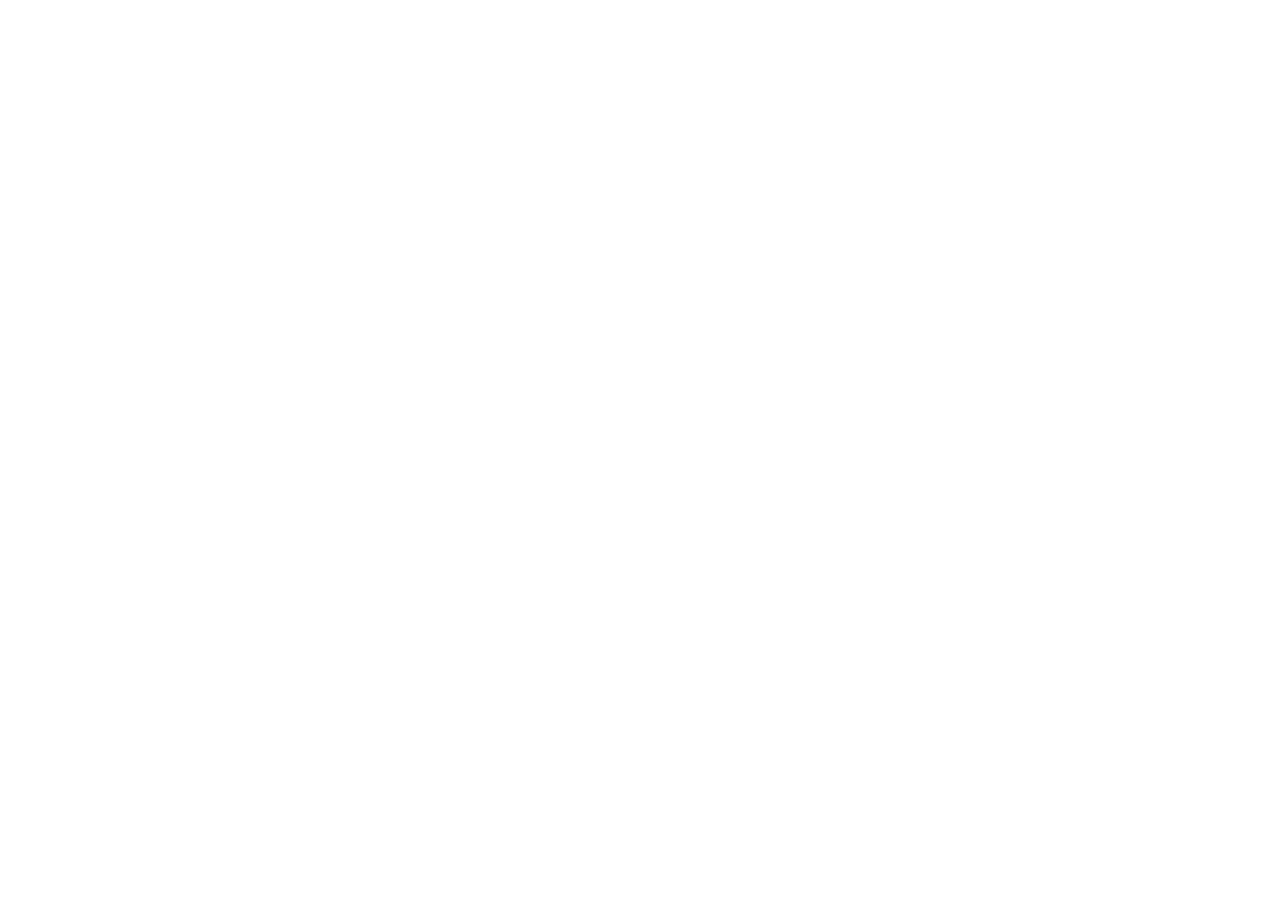
==== index.html @ 0024abc7 "first commit" ====
<!DOCTYPE html>
<html lang="en">
  <head>
    <meta charset="UTF-8" />
    <meta http-equiv="X-UA-Compatible" content="IE=edge" />
    <meta name="viewport" content="width=device-width, initial-scale=1.0" />
    <title>New Me</title>
  </head>
  <body></body>
</html>
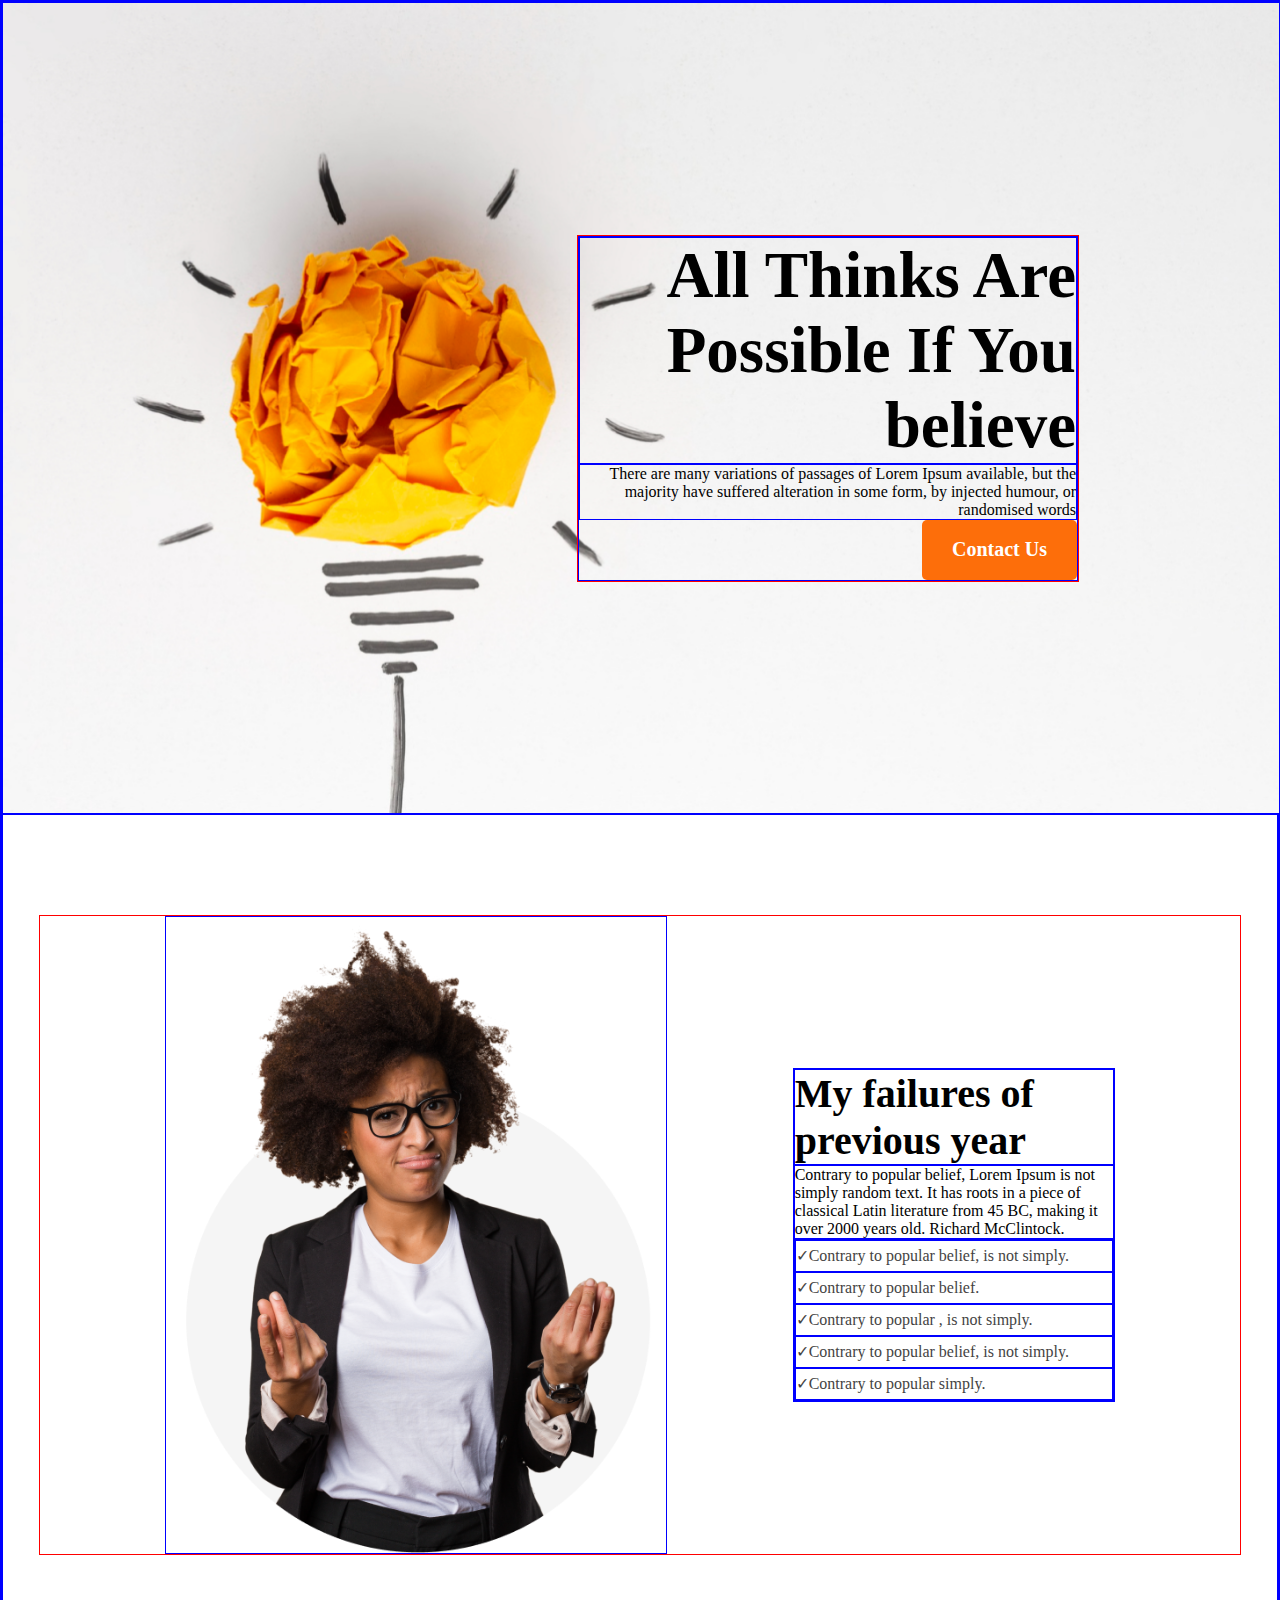
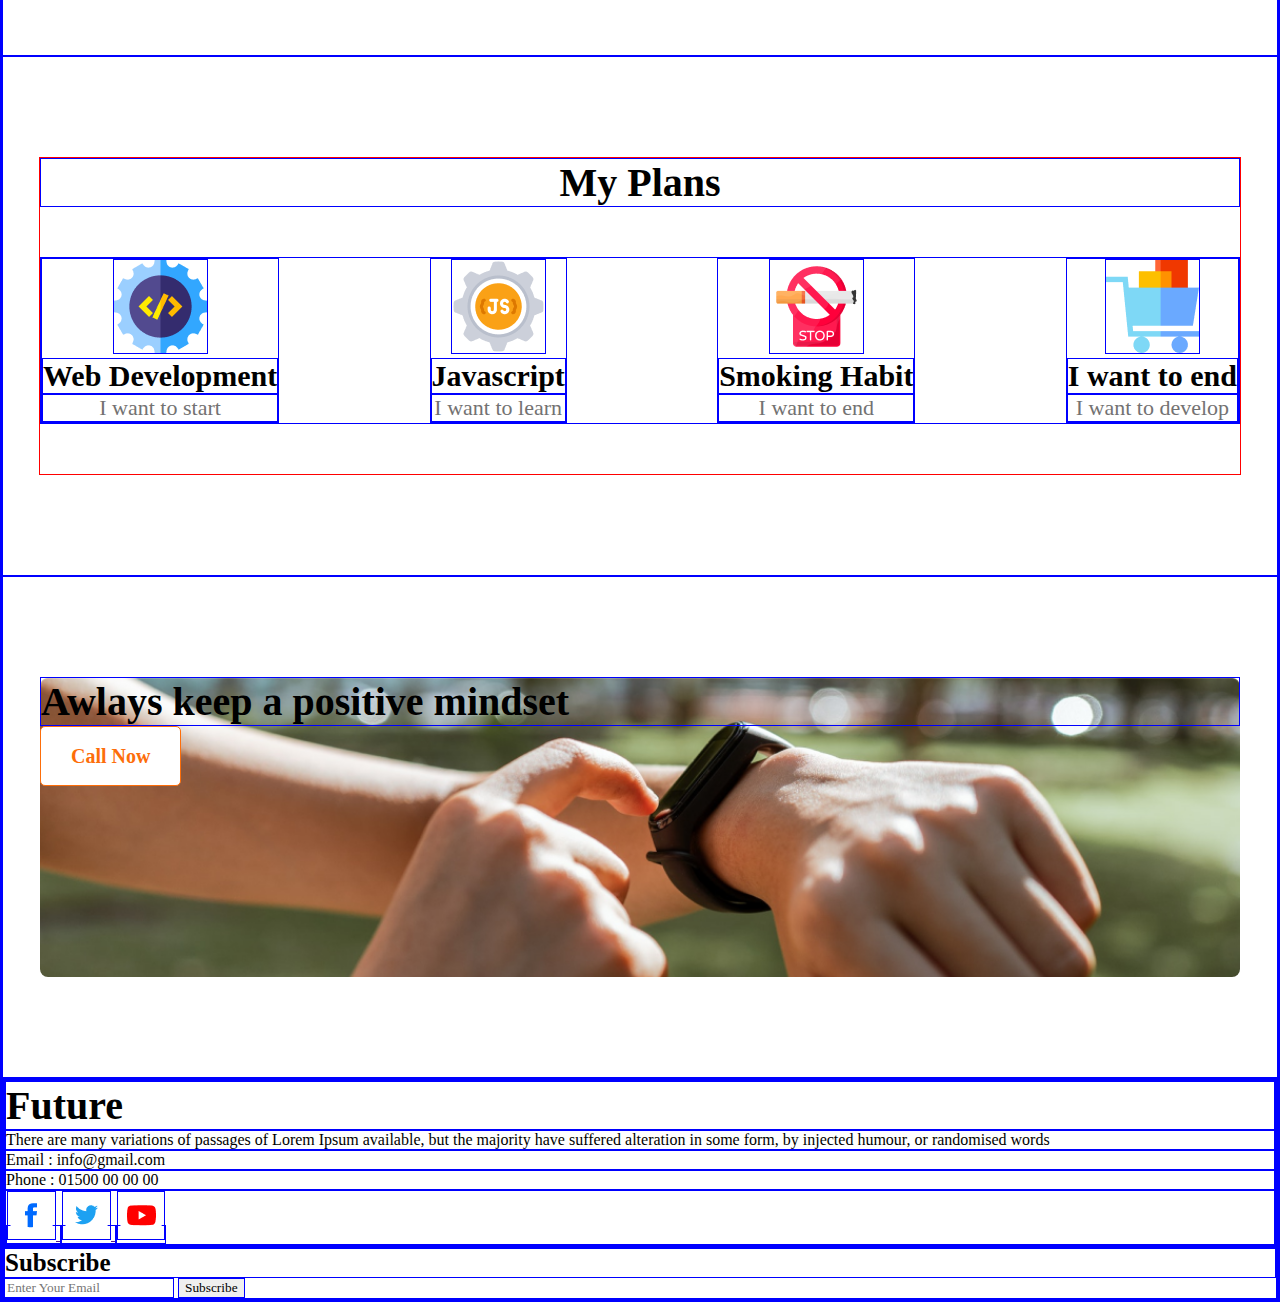
==== commit 781c42aa: "body section added" ====
--- a/index.html
+++ b/index.html
@@ -5,6 +5,124 @@
     <meta http-equiv="X-UA-Compatible" content="IE=edge" />
     <meta name="viewport" content="width=device-width, initial-scale=1.0" />
     <title>New Me</title>
+    <link rel="stylesheet" href="style/index.css" />
   </head>
-  <body></body>
+  <body>
+    <!-- Banner Section -->
+
+    <section class="header-banner">
+      <div class="banner-container">
+        <div class="banner-content">
+          <h1>All Thinks Are Possible If You believe</h1>
+          <p>
+            There are many variations of passages of Lorem Ipsum available, but
+            the majority have suffered alteration in some form, by injected
+            humour, or randomised words
+          </p>
+          <button class="btn-primary">Contact Us</button>
+        </div>
+      </div>
+    </section>
+
+    <!-- This is failure-list Section -->
+
+    <section class="failure-list">
+      <div class="container">
+        <img
+          class="person"
+          src="/new-year-new-me-main/images/person.png"
+          alt="failure-person"
+        />
+        <div class="list-content">
+          <h2 class="list-tittle">My failures of previous year</h2>
+          <p class="description">
+            Contrary to popular belief, Lorem Ipsum is not simply random text.
+            It has roots in a piece of classical Latin literature from 45 BC,
+            making it over 2000 years old. Richard McClintock.
+          </p>
+          <ul class="list-point">
+            <li>Contrary to popular belief, is not simply.</li>
+            <li>Contrary to popular belief.</li>
+            <li>Contrary to popular , is not simply.</li>
+            <li>Contrary to popular belief, is not simply.</li>
+            <li>Contrary to popular simply.</li>
+          </ul>
+        </div>
+      </div>
+    </section>
+
+    <!-- My Plan Section -->
+
+    <section class="my-plan">
+      <div class="container">
+        <h2>My Plans</h2>
+        <div class="plans">
+          <div class="plan-item">
+            <img src="/new-year-new-me-main/images/icons/web.png" alt="" />
+            <h3>Web Development</h3>
+            <p>I want to start</p>
+          </div>
+          <div class="plan-item">
+            <img src="/new-year-new-me-main/images/icons/js.png" alt="" />
+            <h3>Javascript</h3>
+            <p>I want to learn</p>
+          </div>
+          <div class="plan-item">
+            <img src="/new-year-new-me-main/images/icons/smoke.png" alt="" />
+            <h3>Smoking Habit</h3>
+            <p>I want to end</p>
+          </div>
+          <div class="plan-item">
+            <img src="/new-year-new-me-main/images/icons/ecom.png" alt="" />
+            <h3>I want to end</h3>
+            <p>I want to develop</p>
+          </div>
+        </div>
+      </div>
+    </section>
+
+    <!-- Newsletter section -->
+
+    <section class="newsletter">
+      <div class="container">
+        <h2>Awlays keep a positive mindset</h2>
+        <button class="btn-secondary">Call Now</button>
+      </div>
+    </section>
+  </body>
+
+  <!-- footer section -->
+
+  <footer>
+    <div class="footer-container">
+      <div class="footer-content">
+        <h2>Future</h2>
+        <p>
+          There are many variations of passages of Lorem Ipsum available, but
+          the majority have suffered alteration in some form, by injected
+          humour, or randomised words
+        </p>
+        <p>Email : info@gmail.com</p>
+        <p>Phone : 01500 00 00 00</p>
+
+        <div class="s-icon">
+          <a href="">
+            <img src="/new-year-new-me-main/images/icons/fb.png" alt="" />
+          </a>
+          <a href="">
+            <img src="/new-year-new-me-main/images/icons/twitter.png" alt="" />
+          </a>
+          <a href="">
+            <img src="/new-year-new-me-main/images/icons/youtube.png" alt="" />
+          </a>
+        </div>
+      </div>
+    </div>
+
+    <div class="footer-form">
+      <h4>Subscribe</h4>
+      <input type="email" name="" id="" placeholder="Enter Your Email" />
+      <button class="secondary">Subscribe</button>
+    </div>
+  </footer>
 </html>
--- a/style/index.css
+++ b/style/index.css
@@ -0,0 +1,146 @@
+/* global elements */
+* {
+  margin: 0;
+  font-family: "Work Sans";
+  border: 1px solid blue;
+}
+
+h1 {
+  font-weight: 700;
+  font-size: 65px;
+}
+
+h2 {
+  font-weight: 700;
+  font-size: 40px;
+}
+
+h3 {
+  font-weight: 700;
+  font-size: 30px;
+}
+
+h4 {
+  font-weight: 600;
+  font-size: 25px;
+}
+
+.btn-primary {
+  color: white;
+  background-color: #fd6e0a;
+  font-size: 20px;
+  font-weight: 700;
+  height: 60px;
+  border-radius: 5px;
+  border: 0;
+  padding: 0px 30px;
+}
+.btn-primary:hover {
+}
+
+.btn-secondary {
+  color: #fd6e0a;
+  background-color: white;
+  font-size: 20px;
+  font-weight: 700;
+  height: 60px;
+  border-radius: 5px;
+  border: 1px solid #fd6e0a;
+  padding: 0px 30px;
+}
+.btn-secondary:hover {
+}
+
+.banner-content {
+}
+
+.container {
+  border: 1px solid red;
+  max-width: 1200px;
+  margin: 100px auto;
+}
+
+/* -----------------section specific codes ---------------- */
+
+/* section 1 - banner-section */
+
+.header-banner {
+  background-image: url(/new-year-new-me-main/images/banner/banner1.png);
+  width: 100%;
+  background-repeat: no-repeat;
+  background-size: cover;
+  display: flex;
+  align-items: center;
+  justify-content: right;
+  height: 90vh;
+  text-align: right;
+}
+.banner-container {
+  width: 500px;
+  margin-right: 200px;
+  border: 1px solid red;
+}
+
+/* section 2 - failure-list */
+section.failure-list .container {
+  display: flex;
+  justify-content: space-evenly;
+  align-items: center;
+}
+.list-point :before {
+  content: "✓";
+}
+ul {
+  padding: 0;
+}
+
+.person {
+  max-width: 500px;
+}
+.list-content {
+  width: 320px;
+}
+.list-point {
+  list-style: none;
+  font-size: 16px;
+  color: #444343;
+  line-height: 30px;
+  text-align: left;
+}
+
+/* section 3 - my-plan */
+section.my-plan .container {
+  text-align: center;
+}
+.plans {
+  display: flex;
+  justify-content: space-between;
+  align-items: center;
+  margin: 50px 0px;
+}
+.plan-item {
+  text-align: center;
+}
+
+.my-plan p {
+  color: #737272;
+  font-weight: 500;
+  font-size: 22px;
+}
+
+/* section 4 - Newsletter */
+
+.newsletter .container {
+  background-image: url(/new-year-new-me-main/images/watch.png);
+  /* background-blend-mode: ; */
+  height: 300px;
+  background-size: cover;
+  background-repeat: no-repeat;
+  background-color: linear-gradient(
+    90deg,
+    #f15b22 0%,
+    rgba(241, 91, 34, 0) 100%
+  );
+  border: 0px;
+  border-radius: 8px;
+}
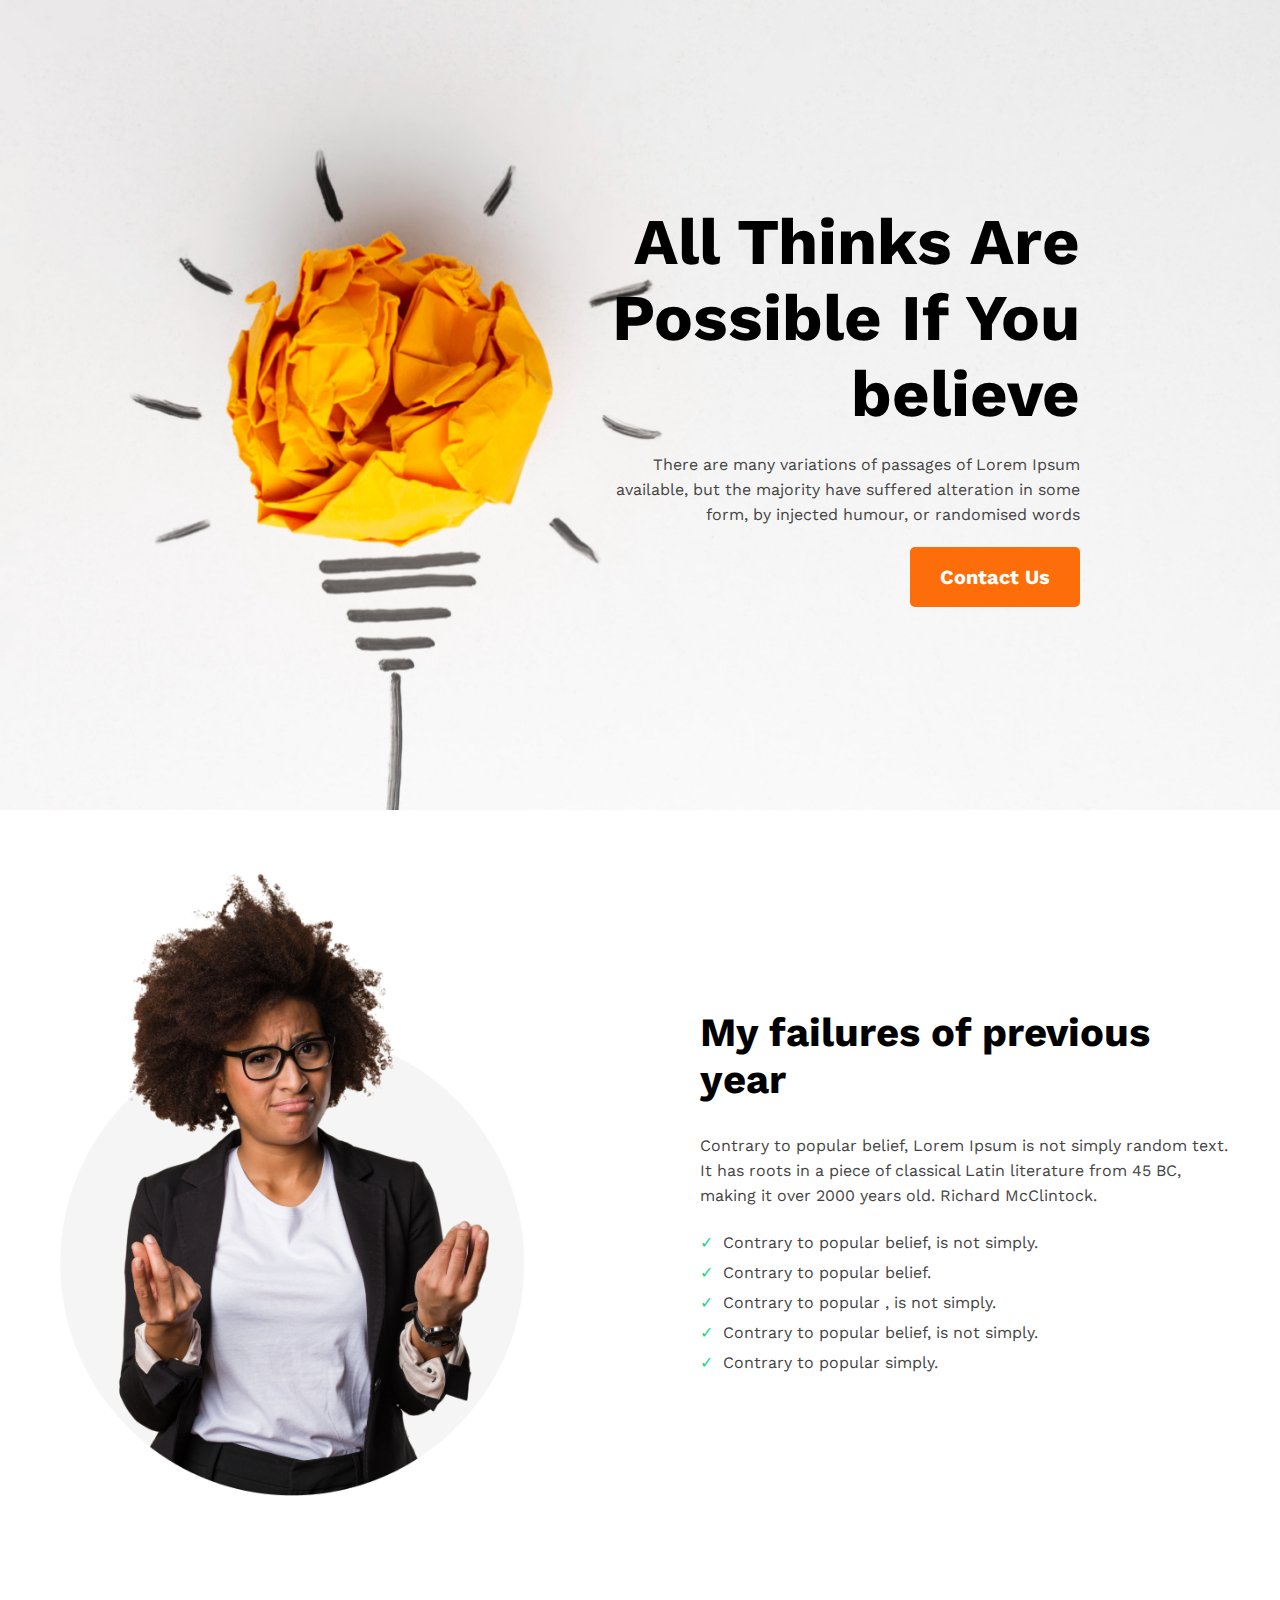
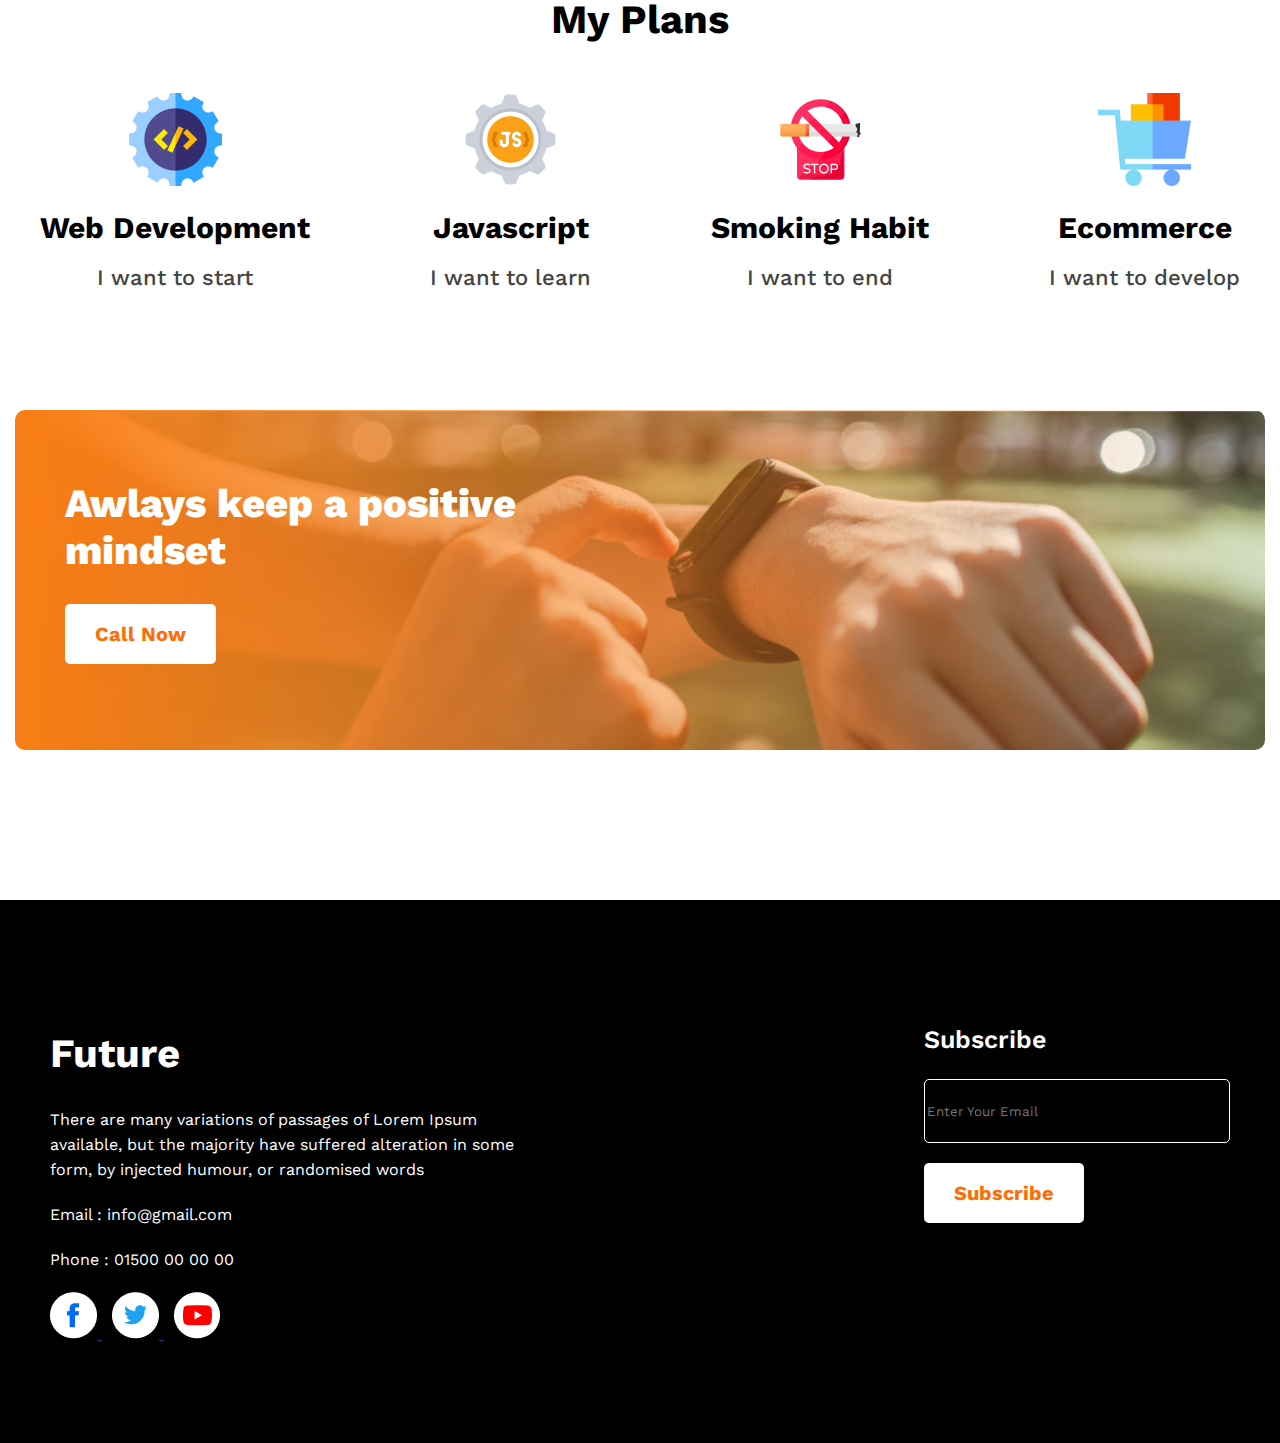
==== commit 9defba18: "file restructured" ====
--- a/index.html
+++ b/index.html
@@ -6,33 +6,32 @@
     <meta name="viewport" content="width=device-width, initial-scale=1.0" />
     <title>New Me</title>
     <link rel="stylesheet" href="style/index.css" />
+    <link rel="preconnect" href="https://fonts.googleapis.com" />
+    <link rel="preconnect" href="https://fonts.gstatic.com" crossorigin />
+    <link
+      href="https://fonts.googleapis.com/css2?family=Inter:wght@400;500;900&family=Work+Sans:ital,wght@0,400;1,400;1,500;1,800&display=swap"
+      rel="stylesheet"
+    />
   </head>
   <body>
-    <!-- Banner Section -->
-
+    <!-- Section 1 - Banner Section -->
     <section class="header-banner">
-      <div class="banner-container">
-        <div class="banner-content">
-          <h1>All Thinks Are Possible If You believe</h1>
-          <p>
-            There are many variations of passages of Lorem Ipsum available, but
-            the majority have suffered alteration in some form, by injected
-            humour, or randomised words
-          </p>
-          <button class="btn-primary">Contact Us</button>
-        </div>
+      <div class="banner-content">
+        <h1>All Thinks Are Possible If You believe</h1>
+        <p>
+          There are many variations of passages of Lorem Ipsum available, but
+          the majority have suffered alteration in some form, by injected
+          humour, or randomised words
+        </p>
+        <button class="btn-primary">Contact Us</button>
       </div>
     </section>
 
-    <!-- This is failure-list Section -->
-
+    <!-- Section 2 - failure list -->
     <section class="failure-list">
       <div class="container">
-        <img
-          class="person"
-          src="/new-year-new-me-main/images/person.png"
-          alt="failure-person"
-        />
+        <img class="person" src="./images/person.png" alt="failure-person" />
+
         <div class="list-content">
           <h2 class="list-tittle">My failures of previous year</h2>
           <p class="description">
@@ -51,30 +50,29 @@
       </div>
     </section>
 
-    <!-- My Plan Section -->
-
+    <!-- Section 3 - My Plan -->
     <section class="my-plan">
       <div class="container">
         <h2>My Plans</h2>
         <div class="plans">
           <div class="plan-item">
-            <img src="/new-year-new-me-main/images/icons/web.png" alt="" />
+            <img src="./images/icons/web.png" alt="" />
             <h3>Web Development</h3>
             <p>I want to start</p>
           </div>
           <div class="plan-item">
-            <img src="/new-year-new-me-main/images/icons/js.png" alt="" />
+            <img src="./images/icons/js.png" alt="" />
             <h3>Javascript</h3>
             <p>I want to learn</p>
           </div>
           <div class="plan-item">
-            <img src="/new-year-new-me-main/images/icons/smoke.png" alt="" />
+            <img src="./images/icons/smoke.png" alt="" />
             <h3>Smoking Habit</h3>
             <p>I want to end</p>
           </div>
           <div class="plan-item">
-            <img src="/new-year-new-me-main/images/icons/ecom.png" alt="" />
-            <h3>I want to end</h3>
+            <img src="./images/icons/ecom.png" alt="" />
+            <h3>Ecommerce</h3>
             <p>I want to develop</p>
           </div>
         </div>
@@ -82,47 +80,49 @@
     </section>
 
     <!-- Newsletter section -->
+    <section class="newsletter container">
+      <h2>Awlays keep a positive <br />mindset</h2>
+      <button class="btn-secondary">Call Now</button>
+    </section>
 
-    <section class="newsletter">
+    <!-- footer section -->
+    <footer>
       <div class="container">
-        <h2>Awlays keep a positive mindset</h2>
-        <button class="btn-secondary">Call Now</button>
-      </div>
-    </section>
-  </body>
+        <div class="footer-content">
+          <h2>Future</h2>
+          <p>
+            There are many variations of passages of Lorem Ipsum
+            <br />available, but the majority have suffered alteration in
+            some<br />
+            form, by injected humour, or randomised words
+          </p>
+          <p>Email : info@gmail.com</p>
+          <p>Phone : 01500 00 00 00</p>
 
-  <!-- footer section -->
-
-  <footer>
-    <div class="footer-container">
-      <div class="footer-content">
-        <h2>Future</h2>
-        <p>
-          There are many variations of passages of Lorem Ipsum available, but
-          the majority have suffered alteration in some form, by injected
-          humour, or randomised words
-        </p>
-        <p>Email : info@gmail.com</p>
-        <p>Phone : 01500 00 00 00</p>
-
-        <div class="s-icon">
-          <a href="">
-            <img src="/new-year-new-me-main/images/icons/fb.png" alt="" />
-          </a>
-          <a href="">
-            <img src="/new-year-new-me-main/images/icons/twitter.png" alt="" />
-          </a>
-          <a href="">
-            <img src="/new-year-new-me-main/images/icons/youtube.png" alt="" />
-          </a>
+          <div class="social-icons">
+            <a href="">
+              <img src="./images/icons/fb.png" alt="" />
+            </a>
+            <a href="">
+              <img src="./images/icons/twitter.png" alt="" />
+            </a>
+            <a href="">
+              <img src="./images/icons/youtube.png" alt="" />
+            </a>
+          </div>
+        </div>
+        <div class="footer-form">
+          <h4>Subscribe</h4>
+          <input
+            type="email"
+            name="email"
+            id="email"
+            placeholder="Enter Your Email"
+          />
+          <br />
+          <button class="btn-secondary">Subscribe</button>
         </div>
       </div>
-    </div>
-
-    <div class="footer-form">
-      <h4>Subscribe</h4>
-      <input type="email" name="" id="" placeholder="Enter Your Email" />
-      <button class="secondary">Subscribe</button>
-    </div>
-  </footer>
+    </footer>
+  </body>
 </html>
--- a/style/index.css
+++ b/style/index.css
@@ -1,8 +1,7 @@
 /* global elements */
 * {
   margin: 0;
-  font-family: "Work Sans";
-  border: 1px solid blue;
+  font-family: "Work Sans", sans-serif;
 }
 
 h1 {
@@ -13,18 +12,31 @@
 h2 {
   font-weight: 700;
   font-size: 40px;
+  margin: 30px 0px;
 }
 
 h3 {
   font-weight: 700;
   font-size: 30px;
+  margin: 20px 0px;
 }
 
 h4 {
   font-weight: 600;
   font-size: 25px;
+  margin: 25px 0px;
 }
 
+p {
+  font-size: 16px;
+  color: #444343;
+  margin: 20px 0px;
+  line-height: 25px;
+}
+button {
+  cursor: pointer;
+  border: 0;
+}
 .btn-primary {
   color: white;
   background-color: #fd6e0a;
@@ -32,10 +44,10 @@
   font-weight: 700;
   height: 60px;
   border-radius: 5px;
-  border: 0;
   padding: 0px 30px;
 }
 .btn-primary:hover {
+  background-color: #f3601c;
 }
 
 .btn-secondary {
@@ -45,19 +57,19 @@
   font-weight: 700;
   height: 60px;
   border-radius: 5px;
-  border: 1px solid #fd6e0a;
   padding: 0px 30px;
 }
 .btn-secondary:hover {
+  background-color: #f3601c;
+  color: white;
 }
 
 .banner-content {
 }
 
 .container {
-  border: 1px solid red;
   max-width: 1200px;
-  margin: 100px auto;
+  margin: 50px auto;
 }
 
 /* -----------------section specific codes ---------------- */
@@ -75,20 +87,21 @@
   height: 90vh;
   text-align: right;
 }
-.banner-container {
+.banner-content {
   width: 500px;
   margin-right: 200px;
-  border: 1px solid red;
 }
 
 /* section 2 - failure-list */
 section.failure-list .container {
   display: flex;
-  justify-content: space-evenly;
+  justify-content: space-between;
   align-items: center;
 }
 .list-point :before {
   content: "✓";
+  color: #16d887;
+  padding-right: 10px;
 }
 ul {
   padding: 0;
@@ -98,7 +111,7 @@
   max-width: 500px;
 }
 .list-content {
-  width: 320px;
+  width: 45%;
 }
 .list-point {
   list-style: none;
@@ -109,6 +122,11 @@
 }
 
 /* section 3 - my-plan */
+
+.my-plan {
+  margin: 100px 0px;
+}
+
 section.my-plan .container {
   text-align: center;
 }
@@ -123,24 +141,58 @@
 }
 
 .my-plan p {
-  color: #737272;
   font-weight: 500;
   font-size: 22px;
 }
 
 /* section 4 - Newsletter */
 
-.newsletter .container {
-  background-image: url(/new-year-new-me-main/images/watch.png);
-  /* background-blend-mode: ; */
+.newsletter {
+  color: white;
+  background-image: linear-gradient(
+      to right,
+      rgba(249, 125, 20, 1),
+      rgba(266, 266, 266, 0.1)
+    ),
+    url(./../images/watch.png);
+
   height: 300px;
   background-size: cover;
-  background-repeat: no-repeat;
-  background-color: linear-gradient(
-    90deg,
-    #f15b22 0%,
-    rgba(241, 91, 34, 0) 100%
-  );
-  border: 0px;
-  border-radius: 8px;
+  border-radius: 10px;
+  padding-top: 40px;
+  padding-left: 50px;
+  margin-bottom: 150px;
 }
+
+.newsletter h2 {
+  font-weight: 800;
+}
+
+/* footer section  */
+
+footer {
+  background-color: black;
+  color: white;
+  padding: 50px;
+}
+
+footer .container {
+  display: flex;
+  justify-content: space-between;
+}
+
+.footer-content p {
+  color: white;
+}
+
+input {
+  height: 60px;
+  width: 300px;
+  background-color: black;
+  border: 1px solid white;
+  border-radius: 5px;
+  margin-bottom: 20px;
+}
+.social-icons a {
+  margin-right: 10px;
+}
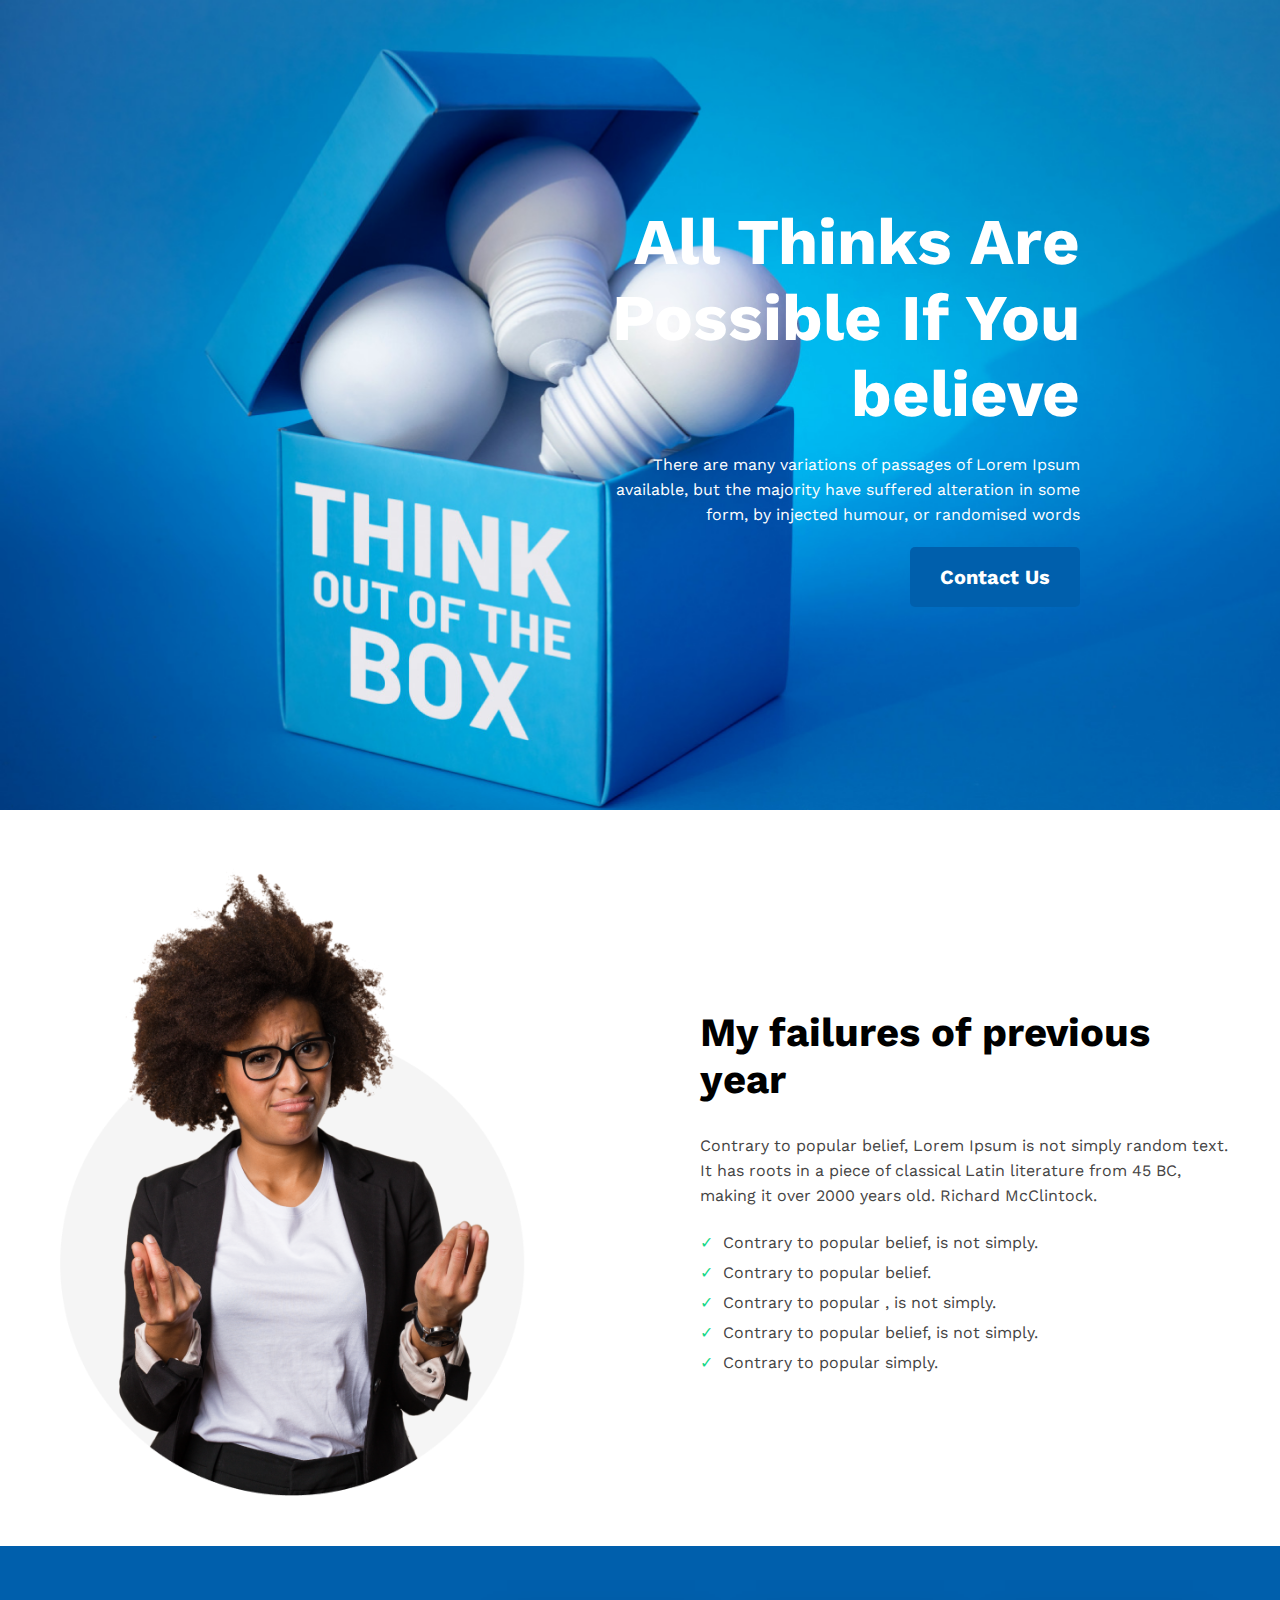
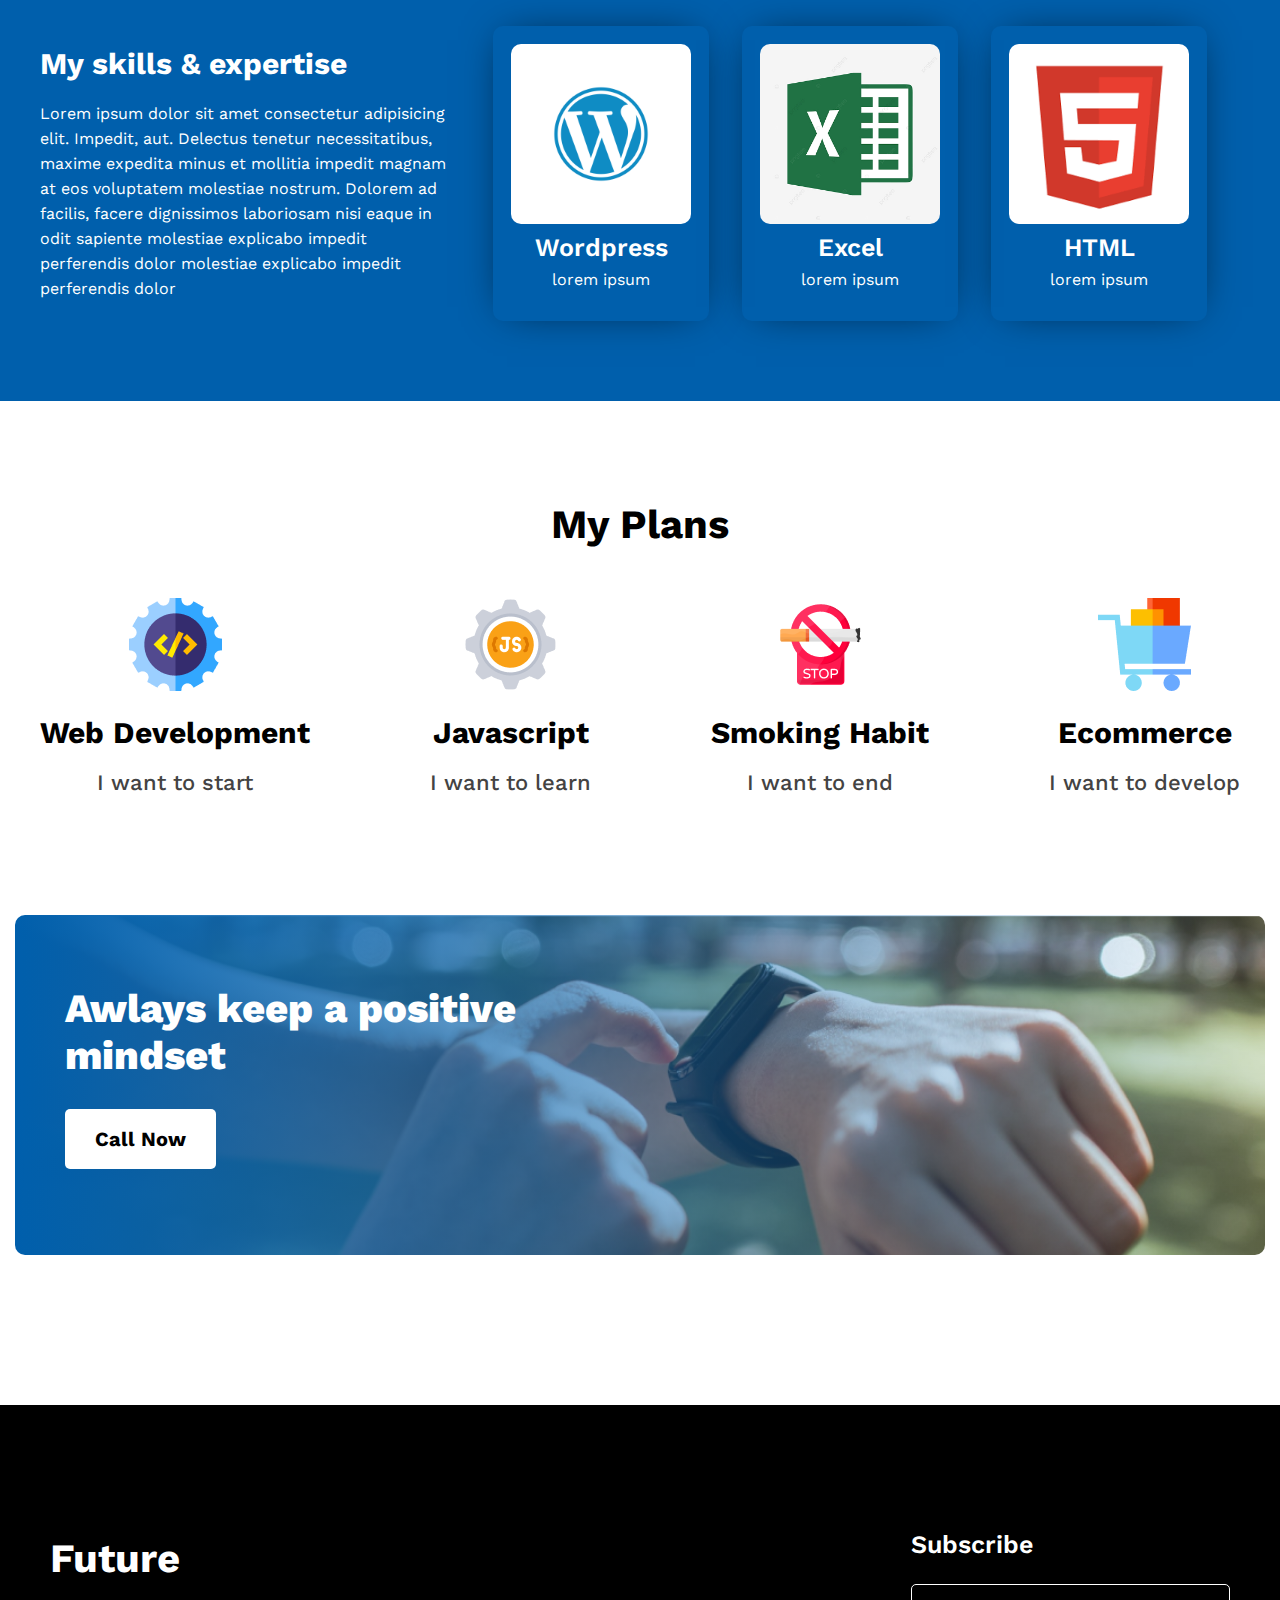
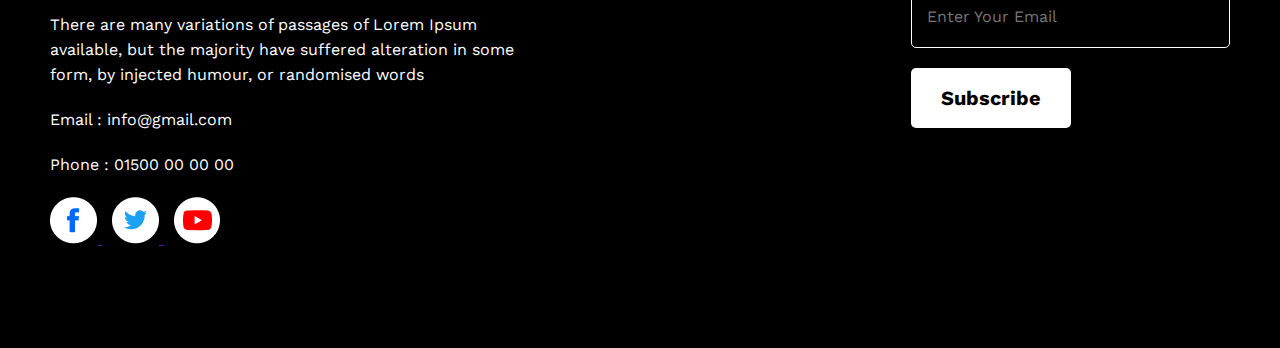
==== commit 3a1b1ef3: "bonus section added" ====
--- a/index.html
+++ b/index.html
@@ -7,6 +7,7 @@
     <title>New Me</title>
     <link rel="stylesheet" href="style/index.css" />
     <link rel="preconnect" href="https://fonts.googleapis.com" />
+    <link rel="icon" type="image/x-icon" href="./images/icons/favicon.png" />
     <link rel="preconnect" href="https://fonts.gstatic.com" crossorigin />
     <link
       href="https://fonts.googleapis.com/css2?family=Inter:wght@400;500;900&family=Work+Sans:ital,wght@0,400;1,400;1,500;1,800&display=swap"
@@ -50,7 +51,44 @@
       </div>
     </section>
 
+    <!-- Bonus Section 2.1 - My Skills -->
+
+    <section class="my-skills">
+      <div class="container">
+        <div class="about-me">
+          <h3>My skills & expertise</h3>
+          <p>
+            Lorem ipsum dolor sit amet consectetur adipisicing elit. Impedit,
+            aut. Delectus tenetur necessitatibus, maxime expedita minus et
+            mollitia impedit magnam at eos voluptatem molestiae nostrum. Dolorem
+            ad facilis, facere dignissimos laboriosam nisi eaque in odit
+            sapiente molestiae explicabo impedit perferendis dolor molestiae
+            explicabo impedit perferendis dolor
+          </p>
+        </div>
+        <div class="skill-container">
+          <div class="skill-item">
+            <img src="./images/wordpress.jpg" alt="" />
+            <h4>Wordpress</h4>
+            <p>lorem ipsum</p>
+          </div>
+
+          <div class="skill-item">
+            <img src="./images/excel.jpg" alt="" />
+            <h4>Excel</h4>
+            <p>lorem ipsum</p>
+          </div>
+          <div class="skill-item">
+            <img src="./images/html.png" alt="" />
+            <h4>HTML</h4>
+            <p>lorem ipsum</p>
+          </div>
+        </div>
+      </div>
+    </section>
+
     <!-- Section 3 - My Plan -->
+
     <section class="my-plan">
       <div class="container">
         <h2>My Plans</h2>
@@ -79,13 +117,15 @@
       </div>
     </section>
 
-    <!-- Newsletter section -->
+    <!-- section 4 - newsletter -->
+
     <section class="newsletter container">
       <h2>Awlays keep a positive <br />mindset</h2>
       <button class="btn-secondary">Call Now</button>
     </section>
 
     <!-- footer section -->
+
     <footer>
       <div class="container">
         <div class="footer-content">
--- a/style/index.css
+++ b/style/index.css
@@ -1,4 +1,4 @@
-/* global elements */
+/* ---- global elements ---- */
 * {
   margin: 0;
   font-family: "Work Sans", sans-serif;
@@ -33,13 +33,14 @@
   margin: 20px 0px;
   line-height: 25px;
 }
+
 button {
   cursor: pointer;
   border: 0;
 }
 .btn-primary {
   color: white;
-  background-color: #fd6e0a;
+  background-color: #005fac;
   font-size: 20px;
   font-weight: 700;
   height: 60px;
@@ -47,11 +48,11 @@
   padding: 0px 30px;
 }
 .btn-primary:hover {
-  background-color: #f3601c;
+  background-color: #003d6e;
 }
 
 .btn-secondary {
-  color: #fd6e0a;
+  color: black;
   background-color: white;
   font-size: 20px;
   font-weight: 700;
@@ -60,11 +61,8 @@
   padding: 0px 30px;
 }
 .btn-secondary:hover {
-  background-color: #f3601c;
-  color: white;
-}
-
-.banner-content {
+  background-color: #003d6e;
+  color: white;
 }
 
 .container {
@@ -72,12 +70,12 @@
   margin: 50px auto;
 }
 
-/* -----------------section specific codes ---------------- */
+/* ---- section specific codes ---- */
 
 /* section 1 - banner-section */
 
 .header-banner {
-  background-image: url(/new-year-new-me-main/images/banner/banner1.png);
+  background-image: url(../images/banner/banner3.png);
   width: 100%;
   background-repeat: no-repeat;
   background-size: cover;
@@ -86,13 +84,19 @@
   justify-content: right;
   height: 90vh;
   text-align: right;
-}
+  color: white;
+}
+.header-banner p {
+  color: white;
+}
+
 .banner-content {
   width: 500px;
   margin-right: 200px;
 }
 
 /* section 2 - failure-list */
+
 section.failure-list .container {
   display: flex;
   justify-content: space-between;
@@ -106,7 +110,6 @@
 ul {
   padding: 0;
 }
-
 .person {
   max-width: 500px;
 }
@@ -121,6 +124,47 @@
   text-align: left;
 }
 
+/* bonus section 2.1 - my skills */
+
+section.my-skills {
+  background-color: #005fac;
+  padding: 30px;
+}
+
+section.my-skills * {
+  color: white;
+}
+
+.my-skills .container {
+  display: flex;
+}
+
+.about-me {
+  width: 35%;
+}
+.skill-container {
+  width: 65%;
+  display: flex;
+  justify-content: space-evenly;
+}
+.skill-item {
+  text-align: center;
+  padding: 18px;
+
+  border-radius: 10px;
+  box-shadow: 0px 0px 40px -14px rgba(0, 0, 0, 0.75);
+}
+.skill-item img {
+  width: 180px;
+  border-radius: 10px;
+}
+.skill-item h4 {
+  margin: 5px;
+}
+.skill-item p {
+  margin: 5px;
+}
+
 /* section 3 - my-plan */
 
 .my-plan {
@@ -149,11 +193,7 @@
 
 .newsletter {
   color: white;
-  background-image: linear-gradient(
-      to right,
-      rgba(249, 125, 20, 1),
-      rgba(266, 266, 266, 0.1)
-    ),
+  background-image: linear-gradient(to right, #005fac, rgba(266, 266, 266, 0.1)),
     url(./../images/watch.png);
 
   height: 300px;
@@ -192,6 +232,9 @@
   border: 1px solid white;
   border-radius: 5px;
   margin-bottom: 20px;
+  padding-left: 15px;
+  color: white;
+  font-size: 100%;
 }
 .social-icons a {
   margin-right: 10px;
